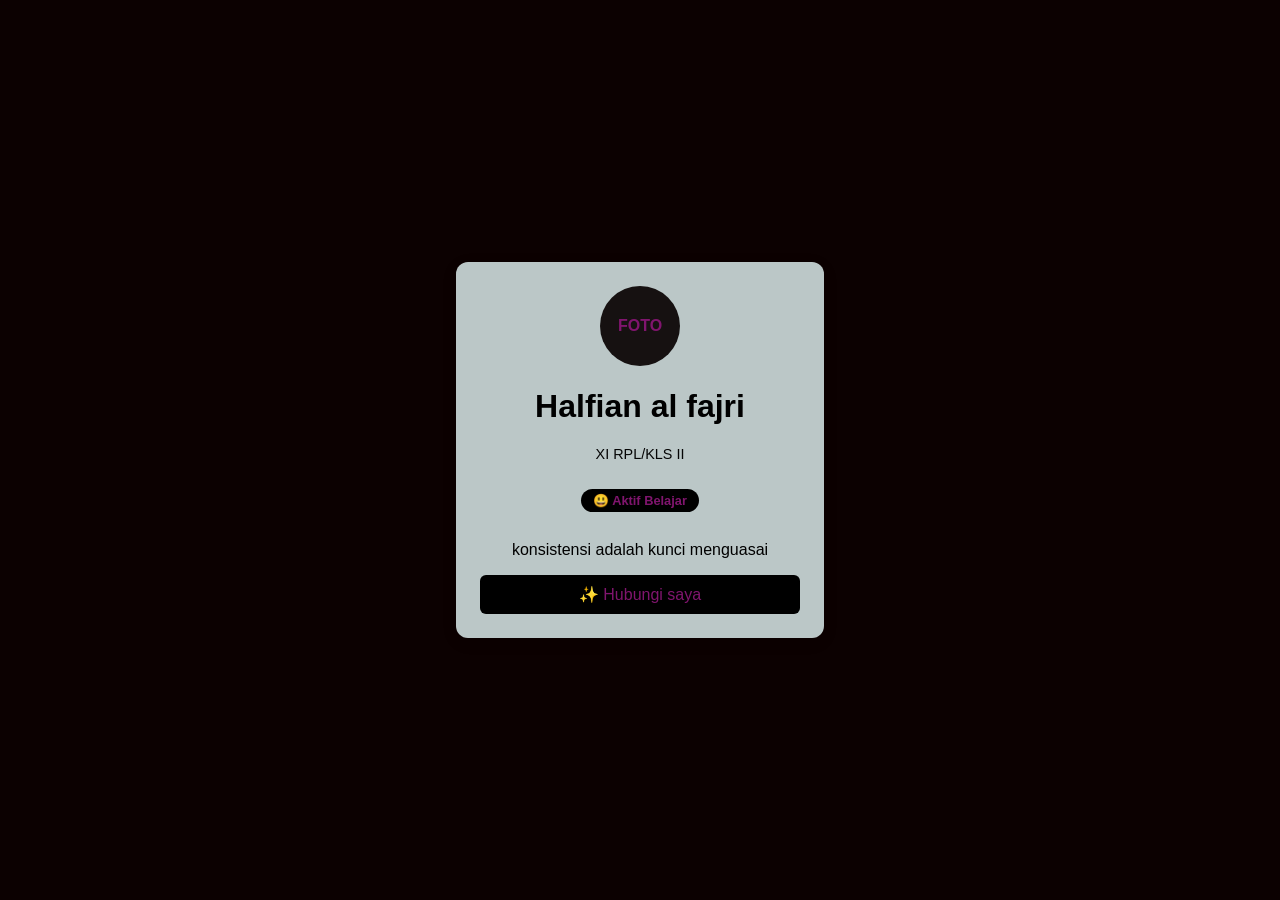
==== index.html @ e96a5c83 "Add files via upload" ====
<!DOCTYPE html>
<html langh="id">
<head>
    <meta charset="UTF-8">
    <meta name="viewport" content="width=device-width, initial-scale=1.0">
    <title>Profil Kartu Digital</title> 
    
    

     <link rel="stylesheet" href="style.css">

     <style>
        .avatar-placeholder {
        width: 80px;
        height: 80px;
        margin:  0 auto 12px auto;
        border-radius: 50%;
        background-color: #161111;
        color: #80156e;
        display: flex;
        align-items: center;
        justify-content: center;
        font-weight: bold;
        }

        .nama siswa {
        font-size: 1.25rem;
        color: #e6eaf0;
        margin-top: 4px;
        }

        .jurusan {
        font-size:0.9rem;
        color: #050505;
        margin-top: 0%;
        }

        .quonte {
        font-style: italic;
        font-size: 0,8rem;
        color: #475569;
        }
    </style>





</head>
<body>

    <div class="card">
        <div class="avatar-placeholder">FOTO</div>
        <h1 class="nama-siswa">Halfian al fajri</h1>
        <p class="jurusan">XI RPL/KLS II</p>         

    <div class="info-section"> 
        <p class="status-badge" style="display: inline-block; background-color:#000000; color: #80156e; padding: 4px 12px; border-radius: 20px; font-weight: bold; font-size:0.8rem;">
            😃 Aktif Belajar
            </p>
        <p class="quote">konsistensi adalah kunci menguasai</p> 
    </div>
    
    <!--ELEMEN UNTUK INLINE CSS-->
    <a href="#" class="btn-kontak" style="display: block; margin-top: 16px; padding: 10px; background-color:#000000; color: #80156e; text-decoration: none; border-radius: 6px; font-weight: 500;">
        ✨ Hubungi saya
    </a>
    </div>

<body>
<html>
---- style.css ----
/* Aturan Dasar Halaman*/
body {
    margin: 0;
    padding: 0;
    font-family: Arial, sans-serif;
    background-color: #0c0101;
    display: flex;
    justify-content: center;
    align-items: center;
    min-height: 100vh;
}

/*wadah kartu utama*/
.card {
    background-color: #bbc7c7;
    width: 320px;
    padding: 24px;
    border-radius: 12px;
    box-shadow: 0 4px 15px rgba(0,0,0,0.1);
    text-align: center;
    
}
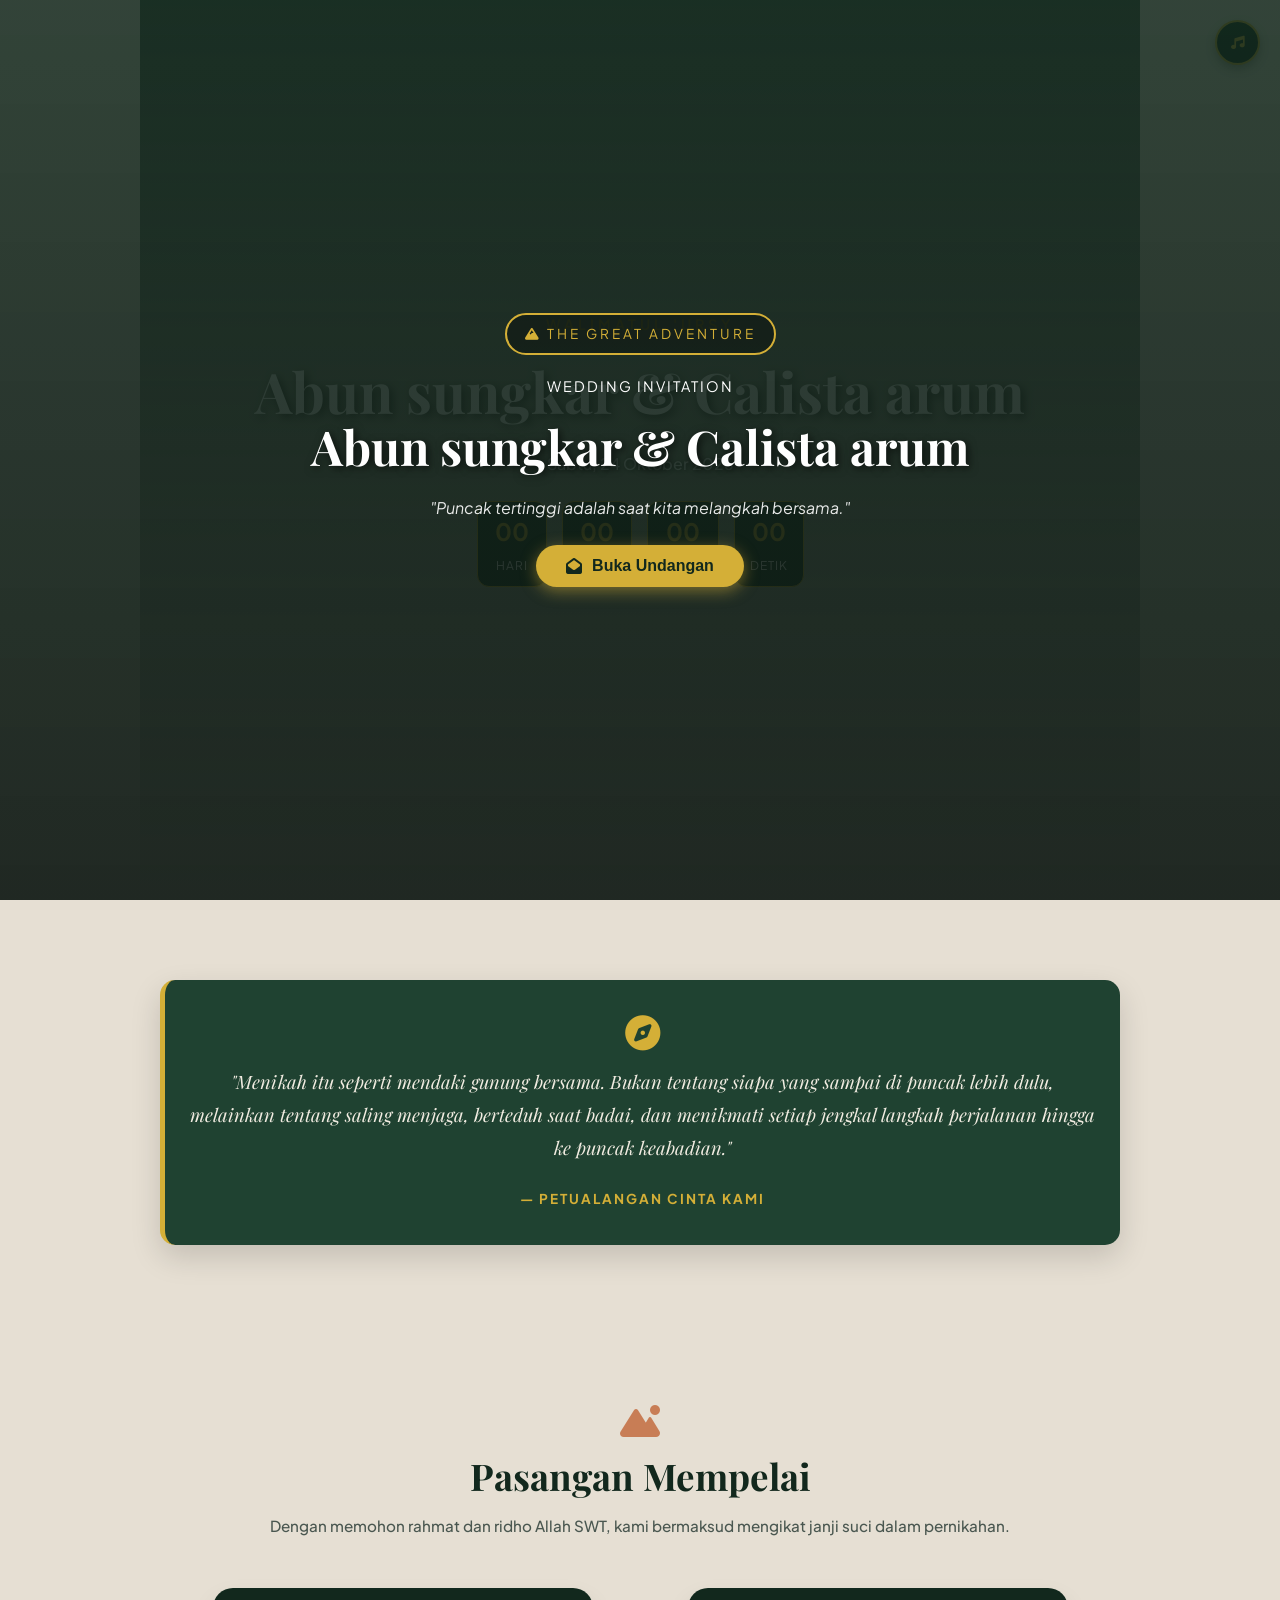
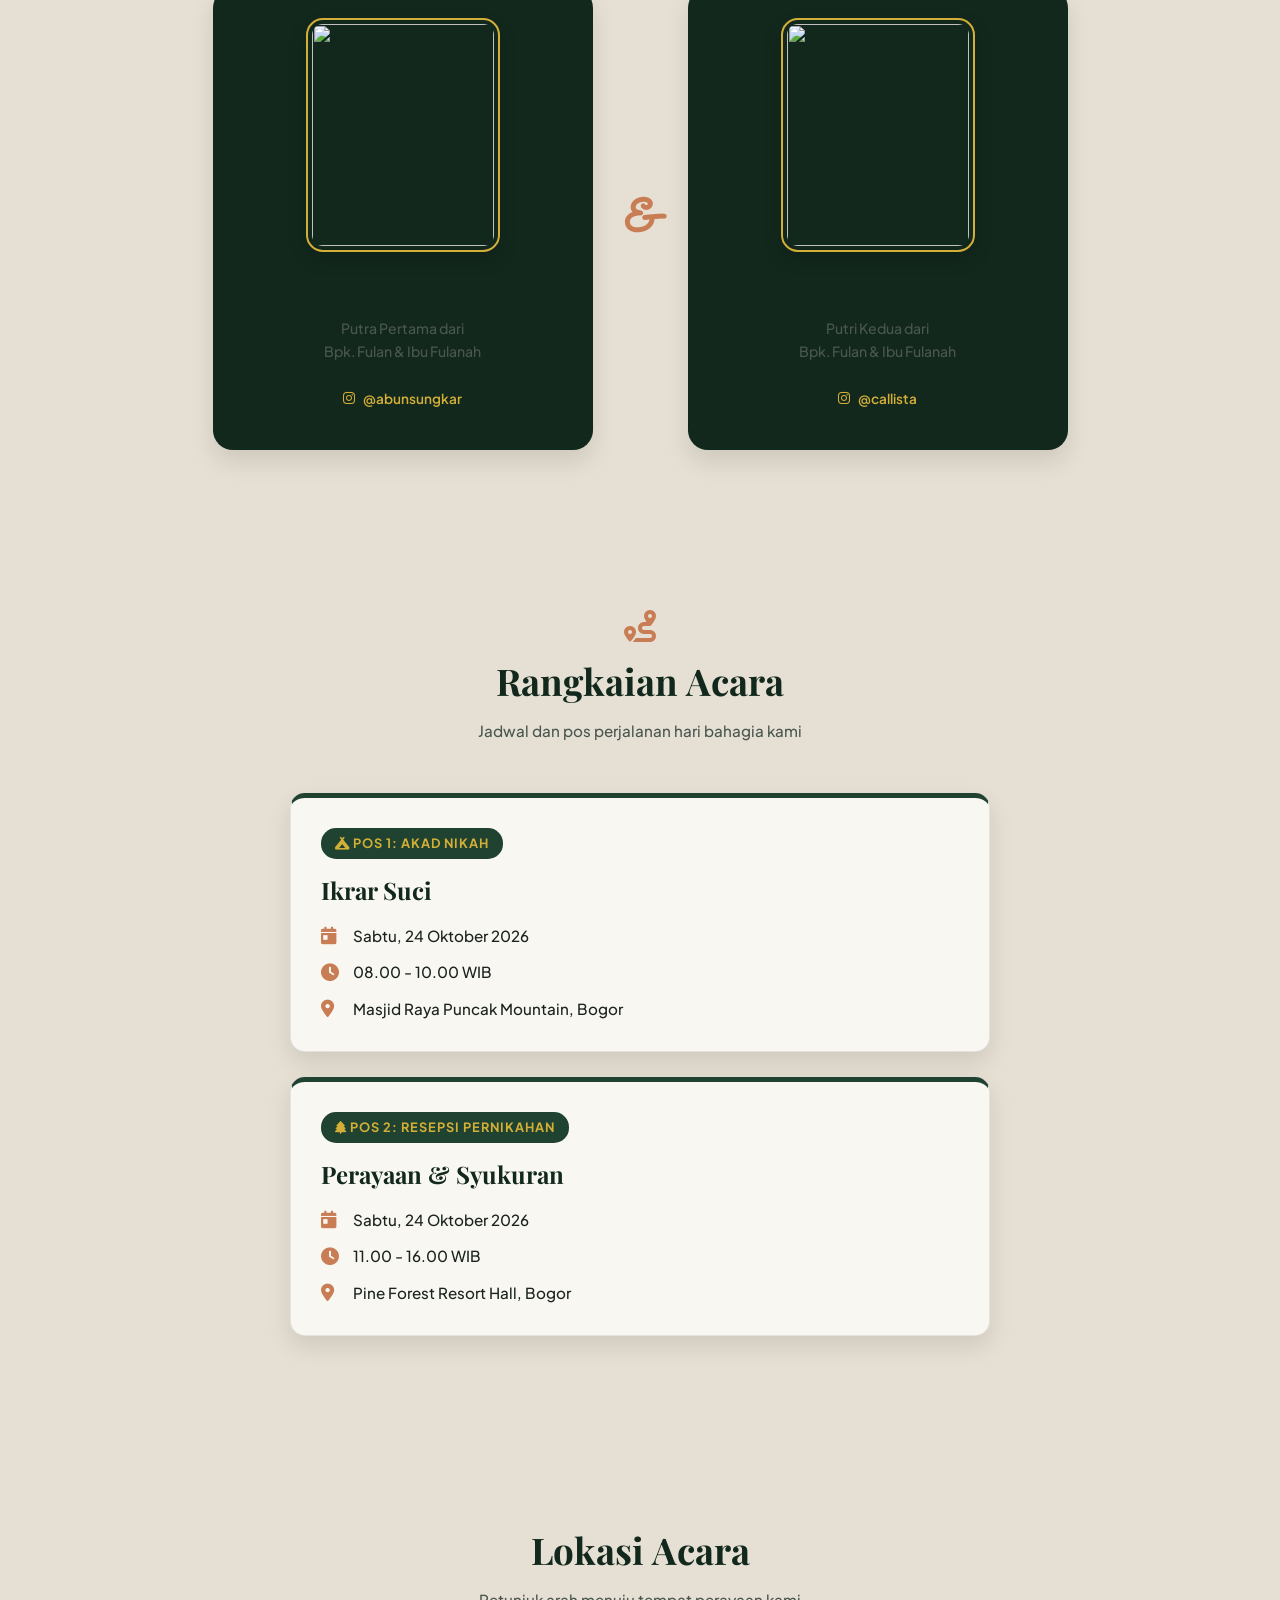
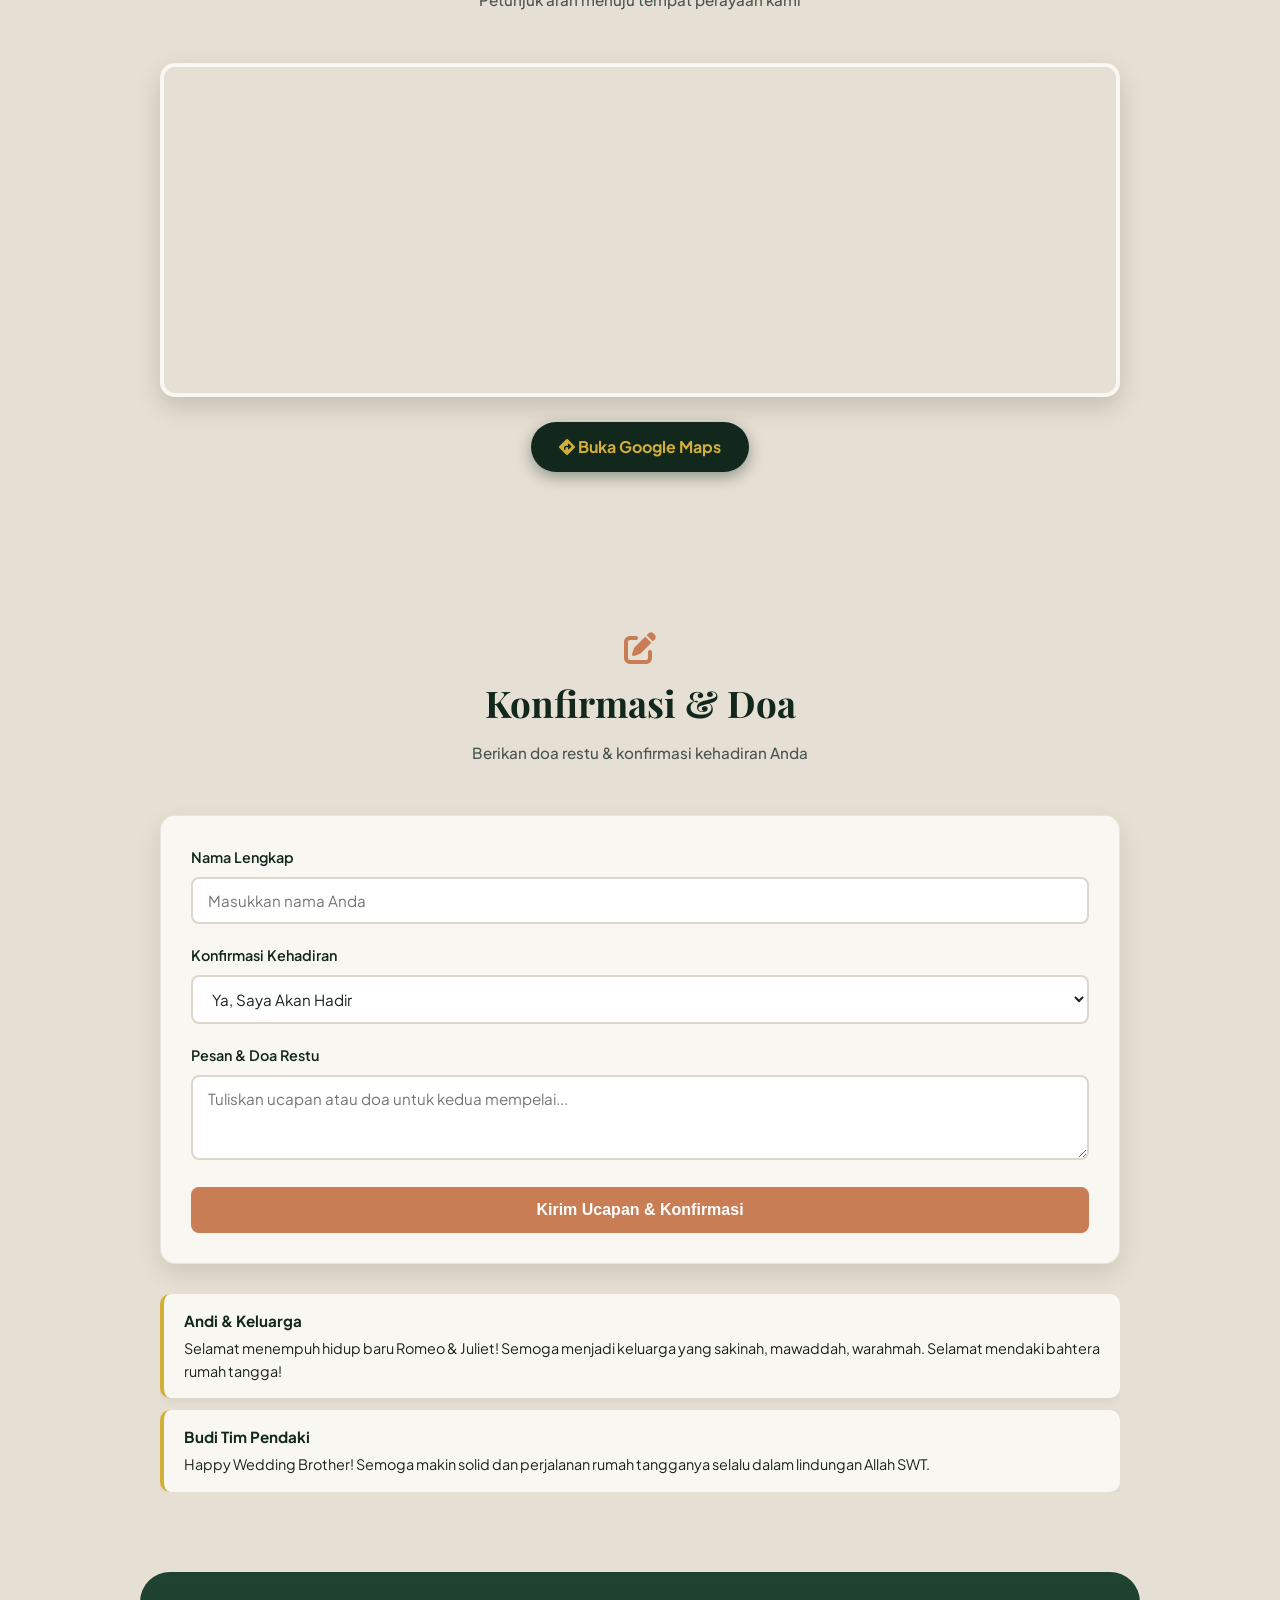
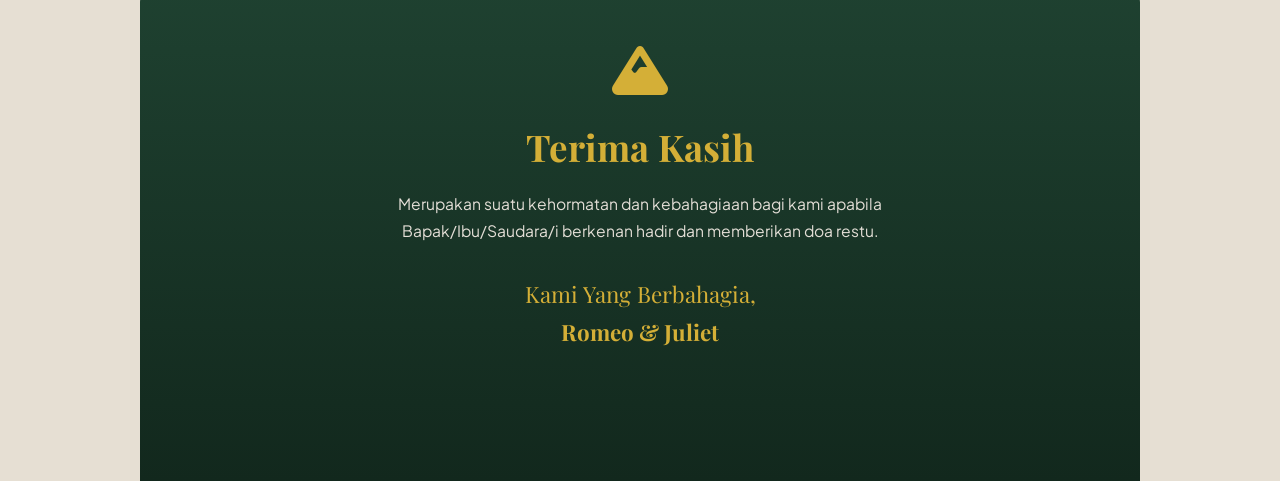
==== commit 557ce735: "Add files via upload" ====
--- a/index.html
+++ b/index.html
@@ -1,72 +1,901 @@
 <!DOCTYPE html>
-<html langh="id">
+<html lang="id">
 <head>
     <meta charset="UTF-8">
     <meta name="viewport" content="width=device-width, initial-scale=1.0">
-    <title>Profil Kartu Digital</title> 
+    <title>Undangan Pernikahan Digital - Pendakian Gunung</title>
     
+    <!-- Google Fonts -->
+    <link rel="preconnect" href="https://fonts.googleapis.com">
+    <link rel="preconnect" href="https://fonts.gstatic.com" crossorigin>
+    <link href="https://fonts.googleapis.com/css2?family=Cinzel+Decorative:wght@700&family=Playfair+Display:ital,wght@0,400;0,600;0,700;1,400&family=Plus+Jakarta+Sans:wght@300;400;500;600;700&family=Sacramento&display=swap" rel="stylesheet">
     
-
-     <link rel="stylesheet" href="style.css">
-
-     <style>
-        .avatar-placeholder {
-        width: 80px;
-        height: 80px;
-        margin:  0 auto 12px auto;
-        border-radius: 50%;
-        background-color: #161111;
-        color: #80156e;
-        display: flex;
-        align-items: center;
-        justify-content: center;
-        font-weight: bold;
-        }
-
-        .nama siswa {
-        font-size: 1.25rem;
-        color: #e6eaf0;
-        margin-top: 4px;
-        }
-
-        .jurusan {
-        font-size:0.9rem;
-        color: #050505;
-        margin-top: 0%;
-        }
-
-        .quonte {
-        font-style: italic;
-        font-size: 0,8rem;
-        color: #475569;
+    <!-- FontAwesome Icons -->
+    <link rel="stylesheet" href="https://cdnjs.cloudflare.com/ajax/libs/font-awesome/6.4.0/css/all.min.css">
+
+    <style>
+        /* ==========================================
+           COLOR PALETTE & VARIABLES (Earthy Mountain Theme)
+           ========================================== */
+        :root {
+            --primary-dark: #12281d;   /* Dark Forest Green */
+            --primary-medium: #1f4231; /* Deep Pine */
+            --primary-light: #2e5a44;  /* Muted Leaf Green */
+            --accent-gold: #d4af37;    /* Warm Gold */
+            --accent-copper: #c87d55;  /* Terra Cotta / Warm Rust */
+            --bg-sand: #e6dfd3;        /* Darker Warm Sand (Kontras tinggi) */
+            --bg-card: #f9f7f2;        /* Off-white Card */
+            --text-dark: #1a231e;      /* Strong Charcoal Text */
+            --text-muted: #4a5750;     /* Muted Dark Green */
+            --font-title: 'Cinzel Decorative', cursive;
+            --font-heading: 'Playfair Display', serif;
+            --font-body: 'Plus Jakarta Sans', sans-serif;
+            --font-script: 'Sacramento', cursive;
+        }
+
+        * {
+            margin: 0;
+            padding: 0;
+            box-sizing: border-box;
+            scroll-behavior: smooth;
+        }
+
+        body {
+            font-family: var(--font-body);
+            background-color: var(--bg-sand);
+            color: var(--text-dark);
+            line-height: 1.6;
+            overflow-x: hidden;
+        }
+
+        a {
+            text-decoration: none;
+            color: inherit;
+        }
+
+        /* ==========================================
+           OPENING OVERLAY / COVER LOCK
+           ========================================== */
+        #opening-screen {
+            position: fixed;
+            inset: 0;
+            z-index: 9999;
+            background: linear-gradient(rgba(18, 40, 29, 0.85), rgba(10, 20, 15, 0.9)), 
+                        url('https://images.unsplash.com/photo-1464822759023-fed622ff2c3b?auto=format&fit=crop&w=1920&q=80') center/cover no-repeat;
+            display: flex;
+            flex-direction: column;
+            justify-content: center;
+            align-items: center;
+            text-align: center;
+            color: #ffffff;
+            padding: 20px;
+            transition: transform 0.8s ease-in-out, opacity 0.8s ease-in-out;
+        }
+
+        #opening-screen.opened {
+            transform: translateY(-100%);
+            opacity: 0;
+            pointer-events: none;
+        }
+
+        .cover-badge {
+            border: 2px solid var(--accent-gold);
+            padding: 8px 18px;
+            border-radius: 30px;
+            text-transform: uppercase;
+            font-size: 0.85rem;
+            letter-spacing: 3px;
+            margin-bottom: 20px;
+            color: var(--accent-gold);
+            background: rgba(0,0,0,0.3);
+        }
+
+        .cover-title {
+            font-family: var(--font-heading);
+            font-size: 3rem;
+            margin-bottom: 10px;
+            color: #ffffff;
+            text-shadow: 2px 2px 8px rgba(0,0,0,0.7);
+        }
+
+        .btn-open {
+            background: var(--accent-gold);
+            color: var(--primary-dark);
+            border: none;
+            padding: 12px 30px;
+            border-radius: 50px;
+            font-size: 1rem;
+            font-weight: 700;
+            cursor: pointer;
+            margin-top: 25px;
+            display: inline-flex;
+            align-items: center;
+            gap: 10px;
+            transition: all 0.3s ease;
+            box-shadow: 0 4px 15px rgba(212, 175, 55, 0.5);
+        }
+
+        .btn-open:hover {
+            transform: translateY(-3px);
+            background: #e5be3f;
+        }
+
+        /* ==========================================
+           NAVIGATION BAR (Sticky & Bottom)
+           ========================================== */
+        nav.navbar {
+            position: fixed;
+            bottom: 20px;
+            left: 50%;
+            transform: translateX(-50%);
+            background: rgba(18, 40, 29, 0.95);
+            backdrop-filter: blur(10px);
+            border: 1px solid var(--accent-gold);
+            border-radius: 40px;
+            padding: 10px 20px;
+            z-index: 1000;
+            box-shadow: 0 10px 30px rgba(0, 0, 0, 0.4);
+            display: flex;
+            gap: 12px;
+            opacity: 0;
+            pointer-events: none;
+            transition: opacity 0.5s ease;
+        }
+
+        nav.navbar.show {
+            opacity: 1;
+            pointer-events: auto;
+        }
+
+        .nav-link {
+            color: rgba(255, 255, 255, 0.8);
+            font-size: 1.1rem;
+            width: 40px;
+            height: 40px;
+            display: flex;
+            align-items: center;
+            justify-content: center;
+            border-radius: 50%;
+            transition: all 0.3s ease;
+        }
+
+        .nav-link.active, .nav-link:hover {
+            color: var(--primary-dark);
+            background: var(--accent-gold);
+        }
+
+        /* Music Controller */
+        .music-btn {
+            position: fixed;
+            top: 20px;
+            right: 20px;
+            width: 45px;
+            height: 45px;
+            border-radius: 50%;
+            background: var(--primary-dark);
+            color: var(--accent-gold);
+            border: 2px solid var(--accent-gold);
+            display: flex;
+            align-items: center;
+            justify-content: center;
+            cursor: pointer;
+            z-index: 1001;
+            box-shadow: 0 4px 10px rgba(0,0,0,0.3);
+        }
+
+        /* ==========================================
+           HERO SECTION
+           ========================================== */
+        .hero {
+            height: 100vh;
+            background: linear-gradient(to bottom, rgba(18, 40, 29, 0.75), rgba(230, 223, 211, 1)), 
+                        url('acabun.jpeg') center/cover no-repeat;
+            display: flex;
+            flex-direction: column;
+            justify-content: center;
+            align-items: center;
+            text-align: center;
+            padding: 20px;
+            color: #ffffff;
+            position: relative;
+        }
+
+        .hero h3 {
+            font-family: var(--font-body);
+            letter-spacing: 4px;
+            text-transform: uppercase;
+            font-size: 0.9rem;
+            color: var(--accent-gold);
+            margin-bottom: 10px;
+            font-weight: 600;
+        }
+
+        .hero h1 {
+            font-family: var(--font-heading);
+            font-size: 3.5rem;
+            margin-bottom: 15px;
+            color: #ffffff;
+            text-shadow: 3px 3px 10px rgba(0,0,0,0.7);
+        }
+
+        .hero p {
+            color: #ffffff;
+            font-weight: 500;
+            text-shadow: 1px 1px 4px rgba(0,0,0,0.8);
+        }
+
+        /* Countdown Timer */
+        .countdown {
+            display: flex;
+            gap: 15px;
+            margin-top: 25px;
+        }
+
+        .countdown-item {
+            background: rgba(18, 40, 29, 0.85);
+            backdrop-filter: blur(5px);
+            border: 1px solid var(--accent-gold);
+            border-radius: 12px;
+            padding: 10px 15px;
+            min-width: 70px;
+            color: #fff;
+        }
+
+        .countdown-item span {
+            display: block;
+            font-size: 1.5rem;
+            font-weight: 700;
+            color: var(--accent-gold);
+        }
+
+        .countdown-item label {
+            font-size: 0.75rem;
+            text-transform: uppercase;
+            letter-spacing: 1px;
+        }
+
+        /* ==========================================
+           SECTION COMMON STYLES
+           ========================================== */
+        section {
+            padding: 80px 20px;
+            max-width: 1000px;
+            margin: 0 auto;
+        }
+
+        .section-header {
+            text-align: center;
+            margin-bottom: 50px;
+        }
+
+        .section-header .icon {
+            color: var(--accent-copper);
+            font-size: 2rem;
+            margin-bottom: 10px;
+        }
+
+        .section-header h2 {
+            font-family: var(--font-heading);
+            font-size: 2.3rem;
+            color: var(--primary-dark);
+            margin-bottom: 8px;
+        }
+
+        .section-header p {
+            color: var(--text-muted);
+            font-size: 0.95rem;
+            font-weight: 500;
+        }
+
+        /* ==========================================
+           QUOTES SECTION
+           ========================================== */
+        .quotes-card {
+            background: var(--primary-medium);
+            color: #ffffff;
+            border-left: 5px solid var(--accent-gold);
+            border-radius: 15px;
+            padding: 35px 25px;
+            box-shadow: 0 12px 30px rgba(0,0,0,0.15);
+            text-align: center;
+            position: relative;
+        }
+
+        .quotes-card i.quote-icon {
+            font-size: 2.2rem;
+            color: var(--accent-gold);
+            margin-bottom: 15px;
+        }
+
+        .quotes-card p {
+            font-family: var(--font-heading);
+            font-style: italic;
+            font-size: 1.15rem;
+            line-height: 1.8;
+            margin-bottom: 20px;
+            color: #f1ece1;
+        }
+
+        .quotes-card span {
+            font-size: 0.85rem;
+            font-weight: 700;
+            color: var(--accent-gold);
+            letter-spacing: 2px;
+        }
+
+        /* ==========================================
+           COUPLE SECTION
+           ========================================== */
+        .couple-wrapper {
+            display: flex;
+            flex-direction: column;
+            gap: 30px;
+            align-items: center;
+        }
+
+        @media (min-width: 768px) {
+            .couple-wrapper {
+                flex-direction: row;
+                justify-content: center;
+            }
+        }
+
+        .couple-card {
+            background: var(--bg-card);
+			background-color: #12281d;
+            border-radius: 20px;
+            padding: 30px 20px;
+            text-align: center;
+            box-shadow: 0 12px 25px rgba(0,0,0,0.1);
+            flex: 1;
+            width: 100%;
+            max-width: 380px;
+            border: 2px solid rgba(18, 40, 29, 0.1);
+            position: relative;
+			color: #f1ece1;
+			
+        }
+
+        .photo-frame {
+            width: 190px;
+            height: 230px;
+            margin: 0 auto 20px;
+            border-radius: 15px;
+            overflow: hidden;
+            border: 4px solid var(--primary-dark);
+            outline: 2px solid var(--accent-gold);
+            box-shadow: 0 8px 20px rgba(0,0,0,0.2);
+			
+        }
+
+        .photo-frame img {
+            width: 100%;
+            height: 100%;
+            object-fit: cover;
+        }
+
+        .couple-card h3 {
+            font-family: var(--font-heading);
+            font-size: 1.6rem;
+            color: var(--primary-dark);
+            margin-bottom: 6px;
+        }
+
+        .couple-card .parents {
+            font-size: 0.88rem;
+            color: var(--text-muted);
+            margin-bottom: 18px;
+            font-weight: 500;
+        }
+
+        .couple-card .social-btn {
+            display: inline-flex;
+            align-items: center;
+            gap: 8px;
+            padding: 8px 18px;
+            background: var(--primary-dark);
+            color: var(--accent-gold);
+            border-radius: 20px;
+            font-size: 0.85rem;
+            font-weight: 600;
+        }
+
+        .couple-divider {
+            font-family: var(--font-script);
+            font-size: 4rem;
+            color: var(--accent-copper);
+            font-weight: bold;
+        }
+
+        /* ==========================================
+           EVENTS SECTION (Check Point Style)
+           ========================================== */
+        .event-timeline {
+            display: flex;
+            flex-direction: column;
+            gap: 25px;
+            max-width: 700px;
+            margin: 0 auto;
+        }
+
+        .event-card {
+            background: var(--bg-card);
+            border-radius: 15px;
+            padding: 30px;
+            box-shadow: 0 10px 25px rgba(0,0,0,0.1);
+            border-top: 5px solid var(--primary-medium);
+            border-left: 1px solid rgba(0,0,0,0.08);
+            border-right: 1px solid rgba(0,0,0,0.08);
+            border-bottom: 1px solid rgba(0,0,0,0.08);
+        }
+
+        .checkpoint-tag {
+            display: inline-block;
+            background: var(--primary-medium);
+            color: var(--accent-gold);
+            padding: 5px 14px;
+            border-radius: 15px;
+            font-size: 0.8rem;
+            font-weight: 700;
+            letter-spacing: 1px;
+            margin-bottom: 12px;
+        }
+
+        .event-card h3 {
+            font-family: var(--font-heading);
+            color: var(--primary-dark);
+            font-size: 1.5rem;
+            margin-bottom: 15px;
+        }
+
+        .event-details {
+            display: flex;
+            flex-direction: column;
+            gap: 12px;
+            font-size: 0.95rem;
+            color: var(--text-dark);
+            font-weight: 500;
+        }
+
+        .event-details div {
+            display: flex;
+            align-items: center;
+            gap: 12px;
+        }
+
+        .event-details i {
+            color: var(--accent-copper);
+            width: 20px;
+            font-size: 1.1rem;
+        }
+
+        /* ==========================================
+           MAPS SECTION
+           ========================================== */
+        .map-container {
+            border-radius: 15px;
+            overflow: hidden;
+            box-shadow: 0 10px 25px rgba(0,0,0,0.15);
+            border: 4px solid var(--bg-card);
+            margin-bottom: 25px;
+        }
+
+        .map-container iframe {
+            width: 100%;
+            height: 320px;
+            border: 0;
+        }
+
+        .btn-map {
+            display: block;
+            width: max-content;
+            margin: 0 auto;
+            background: var(--primary-dark);
+            color: var(--accent-gold);
+            padding: 12px 28px;
+            border-radius: 30px;
+            font-weight: 700;
+            box-shadow: 0 5px 15px rgba(18, 40, 29, 0.4);
+            transition: all 0.3s ease;
+        }
+
+        .btn-map:hover {
+            background: var(--primary-light);
+        }
+
+        /* ==========================================
+           RSVP SECTION
+           ========================================== */
+        .rsvp-form {
+            background: var(--bg-card);
+            padding: 30px;
+            border-radius: 15px;
+            box-shadow: 0 10px 25px rgba(0,0,0,0.1);
+            margin-bottom: 30px;
+            border: 1px solid rgba(0,0,0,0.08);
+        }
+
+        .form-group {
+            margin-bottom: 20px;
+        }
+
+        .form-group label {
+            display: block;
+            margin-bottom: 8px;
+            font-weight: 600;
+            font-size: 0.9rem;
+            color: var(--primary-dark);
+        }
+
+        .form-control {
+            width: 100%;
+            padding: 12px 15px;
+            border: 2px solid #dcd6cd;
+            border-radius: 8px;
+            font-family: var(--font-body);
+            font-size: 0.95rem;
+            background: #ffffff;
+            color: var(--text-dark);
+        }
+
+        .form-control:focus {
+            outline: none;
+            border-color: var(--primary-medium);
+        }
+
+        .btn-submit {
+            width: 100%;
+            background: var(--accent-copper);
+            color: #fff;
+            border: none;
+            padding: 14px;
+            border-radius: 8px;
+            font-weight: 700;
+            font-size: 1rem;
+            cursor: pointer;
+            transition: background 0.3s ease;
+        }
+
+        .btn-submit:hover {
+            background: #b06842;
+        }
+
+        .wishes-list {
+            max-height: 260px;
+            overflow-y: auto;
+            display: flex;
+            flex-direction: column;
+            gap: 12px;
+        }
+
+        .wish-item {
+            background: var(--bg-card);
+            padding: 15px 20px;
+            border-radius: 10px;
+            border-left: 4px solid var(--accent-gold);
+            font-size: 0.9rem;
+            box-shadow: 0 4px 10px rgba(0,0,0,0.05);
+        }
+
+        .wish-item strong {
+            color: var(--primary-dark);
+            display: block;
+            margin-bottom: 4px;
+            font-size: 0.95rem;
+        }
+
+        /* ==========================================
+           THANKS SECTION
+           ========================================== */
+        .thanks-section {
+            text-align: center;
+            background: linear-gradient(to top, var(--primary-dark), var(--primary-medium));
+            color: #fff;
+            border-radius: 30px 30px 0 0;
+            padding: 70px 20px 100px;
+            margin-bottom: 0;
+        }
+
+        .thanks-section h2 {
+            font-family: var(--font-heading);
+            font-size: 2.3rem;
+            color: var(--accent-gold);
+            margin-bottom: 15px;
+        }
+
+        .thanks-section p {
+            max-width: 550px;
+            margin: 0 auto 30px;
+            font-size: 0.98rem;
+            color: #e3ded6;
+            line-height: 1.7;
         }
     </style>
-
-
-
-
-
 </head>
 <body>
 
-    <div class="card">
-        <div class="avatar-placeholder">FOTO</div>
-        <h1 class="nama-siswa">Halfian al fajri</h1>
-        <p class="jurusan">XI RPL/KLS II</p>         
-
-    <div class="info-section"> 
-        <p class="status-badge" style="display: inline-block; background-color:#000000; color: #80156e; padding: 4px 12px; border-radius: 20px; font-weight: bold; font-size:0.8rem;">
-            😃 Aktif Belajar
-            </p>
-        <p class="quote">konsistensi adalah kunci menguasai</p> 
+    <!-- MUSIC CONTROLLER -->
+    <button class="music-btn" id="musicBtn" onclick="toggleMusic()">
+        <i class="fa-solid fa-music"></i>
+    </button>
+    <audio id="bgMusic" loop>
+        <source src="https://cdn.pixabay.com/download/audio/2022/05/27/audio_1808fbf07a.mp3?filename=acoustic-guitars-ambient-113543.mp3" type="audio/mpeg">
+    </audio>
+
+    <!-- OPENING SCREEN OVERLAY -->
+    <div id="opening-screen">
+        <div class="cover-badge"><i class="fa-solid fa-mountain"></i> The Great Adventure</div>
+        <p style="letter-spacing: 2px; font-size: 0.9rem; margin-bottom: 10px;">WEDDING INVITATION</p>
+        <h1 class="cover-title">Abun sungkar & Calista arum</h1>
+        <p style="font-style: italic; opacity: 0.9;">"Puncak tertinggi adalah saat kita melangkah bersama."</p>
+        
+        <button class="btn-open" onclick="openInvitation()">
+            <i class="fa-solid fa-envelope-open"></i> Buka Undangan
+        </button>
     </div>
-    
-    <!--ELEMEN UNTUK INLINE CSS-->
-    <a href="#" class="btn-kontak" style="display: block; margin-top: 16px; padding: 10px; background-color:#000000; color: #80156e; text-decoration: none; border-radius: 6px; font-weight: 500;">
-        ✨ Hubungi saya
-    </a>
-    </div>
-
-<body>
-<html>
-  
+
+    <!-- STICKY NAVBAR -->
+    <nav class="navbar" id="navbar">
+        <a href="#hero" class="nav-link active" title="Utama"><i class="fa-solid fa-house"></i></a>
+        <a href="#quotes" class="nav-link" title="Quotes"><i class="fa-solid fa-quote-right"></i></a>
+        <a href="#couple" class="nav-link" title="Pasangan"><i class="fa-solid fa-heart"></i></a>
+        <a href="#event" class="nav-link" title="Acara"><i class="fa-solid fa-calendar-check"></i></a>
+        <a href="#location" class="nav-link" title="Lokasi"><i class="fa-solid fa-map-location-dot"></i></a>
+        <a href="#rsvp" class="nav-link" title="RSVP"><i class="fa-solid fa-clipboard-user"></i></a>
+        <a href="#thanks" class="nav-link" title="Terima Kasih"><i class="fa-solid fa-flag"></i></a>
+    </nav>
+
+    <!-- HERO SECTION -->
+    <section class="hero" id="hero">
+        <h3>Walimatul 'Ursy</h3>
+        <h1>Abun sungkar & Calista arum</h1>
+        <p>Sabtu, 24 Oktober 2026</p>
+
+        <!-- Countdown -->
+        <div class="countdown">
+            <div class="countdown-item">
+                <span id="days">00</span>
+                <label>Hari</label>
+            </div>
+            <div class="countdown-item">
+                <span id="hours">00</span>
+                <label>Jam</label>
+            </div>
+            <div class="countdown-item">
+                <span id="minutes">00</span>
+                <label>Menit</label>
+            </div>
+            <div class="countdown-item">
+                <span id="seconds">00</span>
+                <label>Detik</label>
+            </div>
+        </div>
+    </section>
+
+    <!-- QUOTES SECTION -->
+    <section id="quotes">
+        <div class="quotes-card">
+            <i class="fa-solid fa-compass quote-icon"></i>
+            <p>"Menikah itu seperti mendaki gunung bersama. Bukan tentang siapa yang sampai di puncak lebih dulu, melainkan tentang saling menjaga, berteduh saat badai, dan menikmati setiap jengkal langkah perjalanan hingga ke puncak keabadian."</p>
+            <span>— PETUALANGAN CINTA KAMI</span>
+        </div>
+    </section>
+
+    <!-- COUPLE SECTION -->
+    <section id="couple">
+        <div class="section-header">
+            <i class="fa-solid fa-mountain-sun icon"></i>
+            <h2>Pasangan Mempelai</h2>
+            <p>Dengan memohon rahmat dan ridho Allah SWT, kami bermaksud mengikat janji suci dalam pernikahan.</p>
+        </div>
+
+        <div class="couple-wrapper">
+            <!-- Groom -->
+            <div class="couple-card">
+                <div class="photo-frame">
+                    <img src="WhatsApp Image 2026-10-20 at 11.45.51.jpeg">
+                </div>
+                <h3>Romeo Alpha, S.T.</h3>
+                <p class="parents">Putra Pertama dari<br>Bpk. Fulan & Ibu Fulanah</p>
+                <a href="#" class="social-btn"><i class="fa-brands fa-instagram"></i> @abunsungkar</a>
+            </div>
+
+            <div class="couple-divider">&</div>
+
+            <!-- Bride -->
+            <div class="couple-card">
+                <div class="photo-frame">
+                    <img src="WhatsApp Image 2026-10-20 at 11.46.10.jpeg">
+                </div>
+                <h3>Juliet Sierra, S.Ked.</h3>
+                <p class="parents">Putri Kedua dari<br>Bpk. Fulan & Ibu Fulanah</p>
+                <a href="#" class="social-btn"><i class="fa-brands fa-instagram"></i> @callista</a>
+            </div>
+        </div>
+    </section>
+
+    <!-- EVENT SECTION -->
+    <section id="event">
+        <div class="section-header">
+            <i class="fa-solid fa-route icon"></i>
+            <h2>Rangkaian Acara</h2>
+            <p>Jadwal dan pos perjalanan hari bahagia kami</p>
+        </div>
+
+        <div class="event-timeline">
+            <!-- Pos 1: Akad -->
+            <div class="event-card">
+                <span class="checkpoint-tag"><i class="fa-solid fa-campground"></i> POS 1: AKAD NIKAH</span>
+                <h3>Ikrar Suci</h3>
+                <div class="event-details">
+                    <div><i class="fa-solid fa-calendar-day"></i> Sabtu, 24 Oktober 2026</div>
+                    <div><i class="fa-solid fa-clock"></i> 08.00 - 10.00 WIB</div>
+                    <div><i class="fa-solid fa-location-dot"></i> Masjid Raya Puncak Mountain, Bogor</div>
+                </div>
+            </div>
+
+            <!-- Pos 2: Resepsi -->
+            <div class="event-card">
+                <span class="checkpoint-tag"><i class="fa-solid fa-tree"></i> POS 2: RESEPSI PERNIKAHAN</span>
+                <h3>Perayaan & Syukuran</h3>
+                <div class="event-details">
+                    <div><i class="fa-solid fa-calendar-day"></i> Sabtu, 24 Oktober 2026</div>
+                    <div><i class="fa-solid fa-clock"></i> 11.00 - 16.00 WIB</div>
+                    <div><i class="fa-solid fa-location-dot"></i> Pine Forest Resort Hall, Bogor</div>
+                </div>
+            </div>
+        </div>
+    </section>
+
+    <!-- LOCATION MAP SECTION -->
+    <section id="location">
+        <div class="section-header">
+            <i class="fa-solid fa-map-pinned icon"></i>
+            <h2>Lokasi Acara</h2>
+            <p>Petunjuk arah menuju tempat perayaan kami</p>
+        </div>
+
+        <div class="map-container">
+            <iframe src="https://www.google.com/maps/embed?pb=!1m18!1m12!1m3!1d126829.271383827!2d106.80918115!3d-6.61118745!2m3!1f0!2f0!3f0!3m2!1i1024!2i768!4f13.1!3m3!1m2!1s0x2e69c5e71234567%3A0x123456789abcdef!2sBogor%2C%20West%20Java!5e0!3m2!1sen!2sid!4v1680000000000!5m2!1sen!2sid" allowfullscreen="" loading="lazy"></iframe>
+        </div>
+
+        <a href="https://maps.google.com" target="_blank" class="btn-map">
+            <i class="fa-solid fa-diamond-turn-right"></i> Buka Google Maps
+        </a>
+    </section>
+
+    <!-- RSVP & BUKU TAMU SECTION -->
+    <section id="rsvp">
+        <div class="section-header">
+            <i class="fa-solid fa-pen-to-square icon"></i>
+            <h2>Konfirmasi & Doa</h2>
+            <p>Berikan doa restu & konfirmasi kehadiran Anda</p>
+        </div>
+
+        <!-- Form RSVP -->
+        <form class="rsvp-form" id="rsvpForm" onsubmit="submitRSVP(event)">
+            <div class="form-group">
+                <label>Nama Lengkap</label>
+                <input type="text" class="form-control" id="guestName" placeholder="Masukkan nama Anda" required>
+            </div>
+            <div class="form-group">
+                <label>Konfirmasi Kehadiran</label>
+                <select class="form-control" id="guestStatus" required>
+                    <option value="Hadir">Ya, Saya Akan Hadir</option>
+                    <option value="Tidak Hadir">Maaf, Tidak Bisa Hadir</option>
+                </select>
+            </div>
+            <div class="form-group">
+                <label>Pesan & Doa Restu</label>
+                <textarea class="form-control" id="guestMessage" rows="3" placeholder="Tuliskan ucapan atau doa untuk kedua mempelai..." required></textarea>
+            </div>
+            <button type="submit" class="btn-submit">Kirim Ucapan & Konfirmasi</button>
+        </form>
+
+        <!-- List Ucapan -->
+        <div class="wishes-list" id="wishesList">
+            <div class="wish-item">
+                <strong>Andi & Keluarga</strong>
+                Selamat menempuh hidup baru Romeo & Juliet! Semoga menjadi keluarga yang sakinah, mawaddah, warahmah. Selamat mendaki bahtera rumah tangga!
+            </div>
+            <div class="wish-item">
+                <strong>Budi Tim Pendaki</strong>
+                Happy Wedding Brother! Semoga makin solid dan perjalanan rumah tangganya selalu dalam lindungan Allah SWT.
+            </div>
+        </div>
+    </section>
+
+    <!-- THANKS SECTION -->
+    <section class="thanks-section" id="thanks">
+        <div>
+            <i class="fa-solid fa-mountain" style="font-size: 3.5rem; color: var(--accent-gold); margin-bottom: 20px;"></i>
+        </div>
+        <h2>Terima Kasih</h2>
+        <p>Merupakan suatu kehormatan dan kebahagiaan bagi kami apabila Bapak/Ibu/Saudara/i berkenan hadir dan memberikan doa restu.</p>
+        
+        <p style="font-family: var(--font-heading); font-size: 1.4rem; color: var(--accent-gold);">
+            Kami Yang Berbahagia,<br>
+            <strong>Romeo & Juliet</strong>
+        </p>
+    </section>
+
+    <!-- JAVASCRIPT LOGIC -->
+    <script>
+        function openInvitation() {
+            document.getElementById('opening-screen').classList.add('opened');
+            document.getElementById('navbar').classList.add('show');
+            
+            const music = document.getElementById('bgMusic');
+            music.play().catch(e => console.log("Autoplay blocked by browser policy"));
+        }
+
+        let isPlaying = true;
+        function toggleMusic() {
+            const music = document.getElementById('bgMusic');
+            const btn = document.getElementById('musicBtn');
+            if (isPlaying) {
+                music.pause();
+                btn.innerHTML = '<i class="fa-solid fa-music-slash"></i>';
+            } else {
+                music.play();
+                btn.innerHTML = '<i class="fa-solid fa-music"></i>';
+            }
+            isPlaying = !isPlaying;
+        }
+
+        const eventDate = new Date("Oct 24, 2026 08:00:00").getTime();
+        
+        setInterval(function() {
+            const now = new Date().getTime();
+            const distance = eventDate - now;
+
+            if (distance > 0) {
+                const days = Math.floor(distance / (1000 * 60 * 60 * 24));
+                const hours = Math.floor((distance % (1000 * 60 * 60 * 24)) / (1000 * 60 * 60));
+                const minutes = Math.floor((distance % (1000 * 60 * 60)) / (1000 * 60));
+                const seconds = Math.floor((distance % (1000 * 60)) / 1000);
+
+                document.getElementById("days").innerText = days < 10 ? '0' + days : days;
+                document.getElementById("hours").innerText = hours < 10 ? '0' + hours : hours;
+                document.getElementById("minutes").innerText = minutes < 10 ? '0' + minutes : minutes;
+                document.getElementById("seconds").innerText = seconds < 10 ? '0' + seconds : seconds;
+            }
+        }, 1000);
+
+        function submitRSVP(event) {
+            event.preventDefault();
+            const name = document.getElementById('guestName').value;
+            const message = document.getElementById('guestMessage').value;
+
+            const wishesList = document.getElementById('wishesList');
+            const newWish = document.createElement('div');
+            newWish.className = 'wish-item';
+            newWish.innerHTML = `<strong>${name}</strong>${message}`;
+
+            wishesList.prepend(newWish);
+            document.getElementById('rsvpForm').reset();
+            alert('Terima kasih! Pesan dan konfirmasi Anda telah terkirim.');
+        }
+
+        const sections = document.querySelectorAll('section');
+        const navLinks = document.querySelectorAll('.nav-link');
+
+        window.addEventListener('scroll', () => {
+            let current = '';
+            sections.forEach(section => {
+                const sectionTop = section.offsetTop;
+                if (pageYOffset >= sectionTop - 150) {
+                    current = section.getAttribute('id');
+                }
+            });
+
+            navLinks.forEach(link => {
+                link.classList.remove('active');
+                if (link.getAttribute('href').includes(current)) {
+                    link.classList.add('active');
+                }
+            });
+        });
+    </script>
+</body>
+</html>
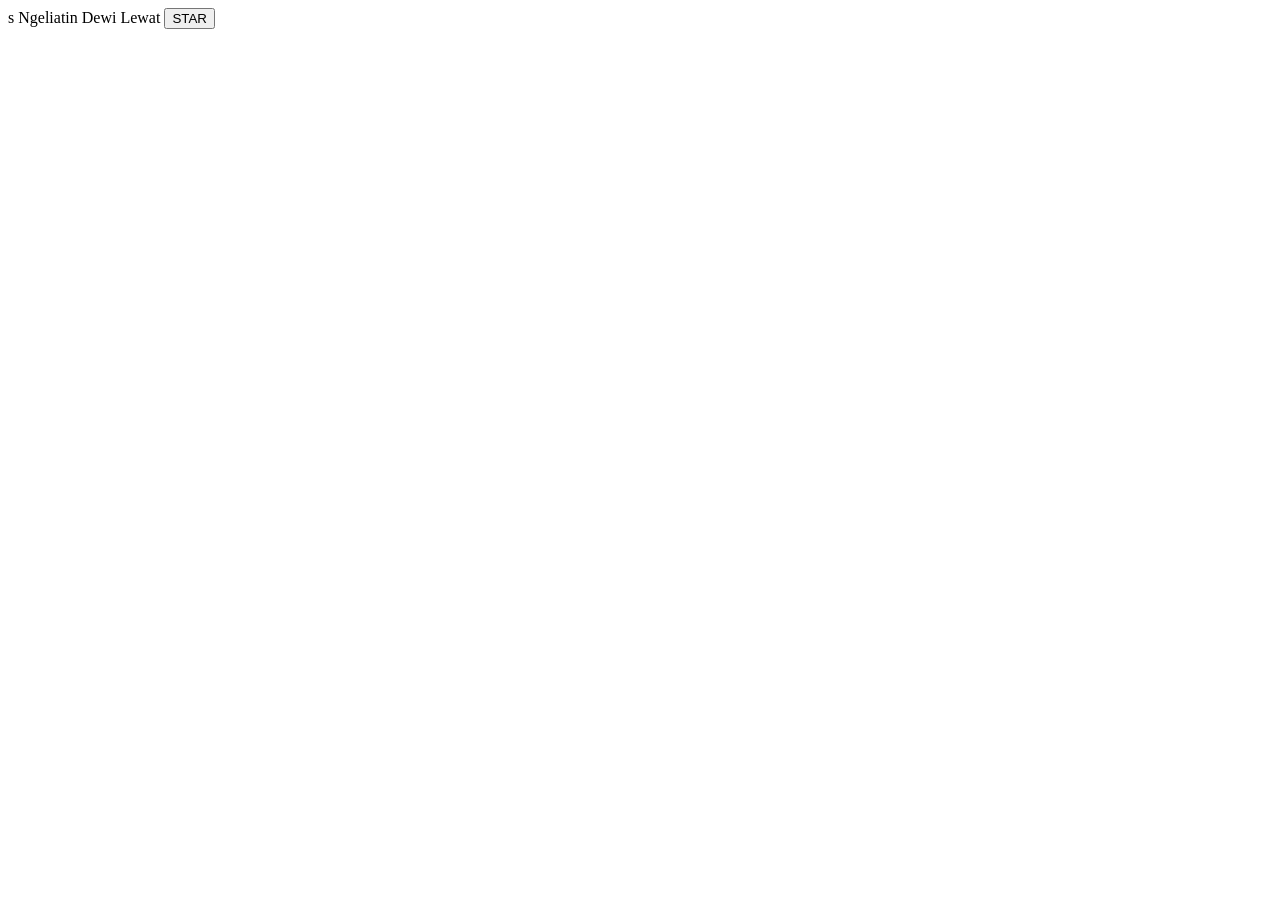
==== commit 3528ade2: "Add files via upload" ====
--- a/index.html
+++ b/index.html
@@ -1,901 +1,13 @@
-<!DOCTYPE html>
+s<!DOCTYPE html>
 <html lang="id">
 <head>
-    <meta charset="UTF-8">
-    <meta name="viewport" content="width=device-width, initial-scale=1.0">
-    <title>Undangan Pernikahan Digital - Pendakian Gunung</title>
-    
-    <!-- Google Fonts -->
-    <link rel="preconnect" href="https://fonts.googleapis.com">
-    <link rel="preconnect" href="https://fonts.gstatic.com" crossorigin>
-    <link href="https://fonts.googleapis.com/css2?family=Cinzel+Decorative:wght@700&family=Playfair+Display:ital,wght@0,400;0,600;0,700;1,400&family=Plus+Jakarta+Sans:wght@300;400;500;600;700&family=Sacramento&display=swap" rel="stylesheet">
-    
-    <!-- FontAwesome Icons -->
-    <link rel="stylesheet" href="https://cdnjs.cloudflare.com/ajax/libs/font-awesome/6.4.0/css/all.min.css">
-
-    <style>
-        /* ==========================================
-           COLOR PALETTE & VARIABLES (Earthy Mountain Theme)
-           ========================================== */
-        :root {
-            --primary-dark: #12281d;   /* Dark Forest Green */
-            --primary-medium: #1f4231; /* Deep Pine */
-            --primary-light: #2e5a44;  /* Muted Leaf Green */
-            --accent-gold: #d4af37;    /* Warm Gold */
-            --accent-copper: #c87d55;  /* Terra Cotta / Warm Rust */
-            --bg-sand: #e6dfd3;        /* Darker Warm Sand (Kontras tinggi) */
-            --bg-card: #f9f7f2;        /* Off-white Card */
-            --text-dark: #1a231e;      /* Strong Charcoal Text */
-            --text-muted: #4a5750;     /* Muted Dark Green */
-            --font-title: 'Cinzel Decorative', cursive;
-            --font-heading: 'Playfair Display', serif;
-            --font-body: 'Plus Jakarta Sans', sans-serif;
-            --font-script: 'Sacramento', cursive;
-        }
-
-        * {
-            margin: 0;
-            padding: 0;
-            box-sizing: border-box;
-            scroll-behavior: smooth;
-        }
-
-        body {
-            font-family: var(--font-body);
-            background-color: var(--bg-sand);
-            color: var(--text-dark);
-            line-height: 1.6;
-            overflow-x: hidden;
-        }
-
-        a {
-            text-decoration: none;
-            color: inherit;
-        }
-
-        /* ==========================================
-           OPENING OVERLAY / COVER LOCK
-           ========================================== */
-        #opening-screen {
-            position: fixed;
-            inset: 0;
-            z-index: 9999;
-            background: linear-gradient(rgba(18, 40, 29, 0.85), rgba(10, 20, 15, 0.9)), 
-                        url('https://images.unsplash.com/photo-1464822759023-fed622ff2c3b?auto=format&fit=crop&w=1920&q=80') center/cover no-repeat;
-            display: flex;
-            flex-direction: column;
-            justify-content: center;
-            align-items: center;
-            text-align: center;
-            color: #ffffff;
-            padding: 20px;
-            transition: transform 0.8s ease-in-out, opacity 0.8s ease-in-out;
-        }
-
-        #opening-screen.opened {
-            transform: translateY(-100%);
-            opacity: 0;
-            pointer-events: none;
-        }
-
-        .cover-badge {
-            border: 2px solid var(--accent-gold);
-            padding: 8px 18px;
-            border-radius: 30px;
-            text-transform: uppercase;
-            font-size: 0.85rem;
-            letter-spacing: 3px;
-            margin-bottom: 20px;
-            color: var(--accent-gold);
-            background: rgba(0,0,0,0.3);
-        }
-
-        .cover-title {
-            font-family: var(--font-heading);
-            font-size: 3rem;
-            margin-bottom: 10px;
-            color: #ffffff;
-            text-shadow: 2px 2px 8px rgba(0,0,0,0.7);
-        }
-
-        .btn-open {
-            background: var(--accent-gold);
-            color: var(--primary-dark);
-            border: none;
-            padding: 12px 30px;
-            border-radius: 50px;
-            font-size: 1rem;
-            font-weight: 700;
-            cursor: pointer;
-            margin-top: 25px;
-            display: inline-flex;
-            align-items: center;
-            gap: 10px;
-            transition: all 0.3s ease;
-            box-shadow: 0 4px 15px rgba(212, 175, 55, 0.5);
-        }
-
-        .btn-open:hover {
-            transform: translateY(-3px);
-            background: #e5be3f;
-        }
-
-        /* ==========================================
-           NAVIGATION BAR (Sticky & Bottom)
-           ========================================== */
-        nav.navbar {
-            position: fixed;
-            bottom: 20px;
-            left: 50%;
-            transform: translateX(-50%);
-            background: rgba(18, 40, 29, 0.95);
-            backdrop-filter: blur(10px);
-            border: 1px solid var(--accent-gold);
-            border-radius: 40px;
-            padding: 10px 20px;
-            z-index: 1000;
-            box-shadow: 0 10px 30px rgba(0, 0, 0, 0.4);
-            display: flex;
-            gap: 12px;
-            opacity: 0;
-            pointer-events: none;
-            transition: opacity 0.5s ease;
-        }
-
-        nav.navbar.show {
-            opacity: 1;
-            pointer-events: auto;
-        }
-
-        .nav-link {
-            color: rgba(255, 255, 255, 0.8);
-            font-size: 1.1rem;
-            width: 40px;
-            height: 40px;
-            display: flex;
-            align-items: center;
-            justify-content: center;
-            border-radius: 50%;
-            transition: all 0.3s ease;
-        }
-
-        .nav-link.active, .nav-link:hover {
-            color: var(--primary-dark);
-            background: var(--accent-gold);
-        }
-
-        /* Music Controller */
-        .music-btn {
-            position: fixed;
-            top: 20px;
-            right: 20px;
-            width: 45px;
-            height: 45px;
-            border-radius: 50%;
-            background: var(--primary-dark);
-            color: var(--accent-gold);
-            border: 2px solid var(--accent-gold);
-            display: flex;
-            align-items: center;
-            justify-content: center;
-            cursor: pointer;
-            z-index: 1001;
-            box-shadow: 0 4px 10px rgba(0,0,0,0.3);
-        }
-
-        /* ==========================================
-           HERO SECTION
-           ========================================== */
-        .hero {
-            height: 100vh;
-            background: linear-gradient(to bottom, rgba(18, 40, 29, 0.75), rgba(230, 223, 211, 1)), 
-                        url('acabun.jpeg') center/cover no-repeat;
-            display: flex;
-            flex-direction: column;
-            justify-content: center;
-            align-items: center;
-            text-align: center;
-            padding: 20px;
-            color: #ffffff;
-            position: relative;
-        }
-
-        .hero h3 {
-            font-family: var(--font-body);
-            letter-spacing: 4px;
-            text-transform: uppercase;
-            font-size: 0.9rem;
-            color: var(--accent-gold);
-            margin-bottom: 10px;
-            font-weight: 600;
-        }
-
-        .hero h1 {
-            font-family: var(--font-heading);
-            font-size: 3.5rem;
-            margin-bottom: 15px;
-            color: #ffffff;
-            text-shadow: 3px 3px 10px rgba(0,0,0,0.7);
-        }
-
-        .hero p {
-            color: #ffffff;
-            font-weight: 500;
-            text-shadow: 1px 1px 4px rgba(0,0,0,0.8);
-        }
-
-        /* Countdown Timer */
-        .countdown {
-            display: flex;
-            gap: 15px;
-            margin-top: 25px;
-        }
-
-        .countdown-item {
-            background: rgba(18, 40, 29, 0.85);
-            backdrop-filter: blur(5px);
-            border: 1px solid var(--accent-gold);
-            border-radius: 12px;
-            padding: 10px 15px;
-            min-width: 70px;
-            color: #fff;
-        }
-
-        .countdown-item span {
-            display: block;
-            font-size: 1.5rem;
-            font-weight: 700;
-            color: var(--accent-gold);
-        }
-
-        .countdown-item label {
-            font-size: 0.75rem;
-            text-transform: uppercase;
-            letter-spacing: 1px;
-        }
-
-        /* ==========================================
-           SECTION COMMON STYLES
-           ========================================== */
-        section {
-            padding: 80px 20px;
-            max-width: 1000px;
-            margin: 0 auto;
-        }
-
-        .section-header {
-            text-align: center;
-            margin-bottom: 50px;
-        }
-
-        .section-header .icon {
-            color: var(--accent-copper);
-            font-size: 2rem;
-            margin-bottom: 10px;
-        }
-
-        .section-header h2 {
-            font-family: var(--font-heading);
-            font-size: 2.3rem;
-            color: var(--primary-dark);
-            margin-bottom: 8px;
-        }
-
-        .section-header p {
-            color: var(--text-muted);
-            font-size: 0.95rem;
-            font-weight: 500;
-        }
-
-        /* ==========================================
-           QUOTES SECTION
-           ========================================== */
-        .quotes-card {
-            background: var(--primary-medium);
-            color: #ffffff;
-            border-left: 5px solid var(--accent-gold);
-            border-radius: 15px;
-            padding: 35px 25px;
-            box-shadow: 0 12px 30px rgba(0,0,0,0.15);
-            text-align: center;
-            position: relative;
-        }
-
-        .quotes-card i.quote-icon {
-            font-size: 2.2rem;
-            color: var(--accent-gold);
-            margin-bottom: 15px;
-        }
-
-        .quotes-card p {
-            font-family: var(--font-heading);
-            font-style: italic;
-            font-size: 1.15rem;
-            line-height: 1.8;
-            margin-bottom: 20px;
-            color: #f1ece1;
-        }
-
-        .quotes-card span {
-            font-size: 0.85rem;
-            font-weight: 700;
-            color: var(--accent-gold);
-            letter-spacing: 2px;
-        }
-
-        /* ==========================================
-           COUPLE SECTION
-           ========================================== */
-        .couple-wrapper {
-            display: flex;
-            flex-direction: column;
-            gap: 30px;
-            align-items: center;
-        }
-
-        @media (min-width: 768px) {
-            .couple-wrapper {
-                flex-direction: row;
-                justify-content: center;
-            }
-        }
-
-        .couple-card {
-            background: var(--bg-card);
-			background-color: #12281d;
-            border-radius: 20px;
-            padding: 30px 20px;
-            text-align: center;
-            box-shadow: 0 12px 25px rgba(0,0,0,0.1);
-            flex: 1;
-            width: 100%;
-            max-width: 380px;
-            border: 2px solid rgba(18, 40, 29, 0.1);
-            position: relative;
-			color: #f1ece1;
-			
-        }
-
-        .photo-frame {
-            width: 190px;
-            height: 230px;
-            margin: 0 auto 20px;
-            border-radius: 15px;
-            overflow: hidden;
-            border: 4px solid var(--primary-dark);
-            outline: 2px solid var(--accent-gold);
-            box-shadow: 0 8px 20px rgba(0,0,0,0.2);
-			
-        }
-
-        .photo-frame img {
-            width: 100%;
-            height: 100%;
-            object-fit: cover;
-        }
-
-        .couple-card h3 {
-            font-family: var(--font-heading);
-            font-size: 1.6rem;
-            color: var(--primary-dark);
-            margin-bottom: 6px;
-        }
-
-        .couple-card .parents {
-            font-size: 0.88rem;
-            color: var(--text-muted);
-            margin-bottom: 18px;
-            font-weight: 500;
-        }
-
-        .couple-card .social-btn {
-            display: inline-flex;
-            align-items: center;
-            gap: 8px;
-            padding: 8px 18px;
-            background: var(--primary-dark);
-            color: var(--accent-gold);
-            border-radius: 20px;
-            font-size: 0.85rem;
-            font-weight: 600;
-        }
-
-        .couple-divider {
-            font-family: var(--font-script);
-            font-size: 4rem;
-            color: var(--accent-copper);
-            font-weight: bold;
-        }
-
-        /* ==========================================
-           EVENTS SECTION (Check Point Style)
-           ========================================== */
-        .event-timeline {
-            display: flex;
-            flex-direction: column;
-            gap: 25px;
-            max-width: 700px;
-            margin: 0 auto;
-        }
-
-        .event-card {
-            background: var(--bg-card);
-            border-radius: 15px;
-            padding: 30px;
-            box-shadow: 0 10px 25px rgba(0,0,0,0.1);
-            border-top: 5px solid var(--primary-medium);
-            border-left: 1px solid rgba(0,0,0,0.08);
-            border-right: 1px solid rgba(0,0,0,0.08);
-            border-bottom: 1px solid rgba(0,0,0,0.08);
-        }
-
-        .checkpoint-tag {
-            display: inline-block;
-            background: var(--primary-medium);
-            color: var(--accent-gold);
-            padding: 5px 14px;
-            border-radius: 15px;
-            font-size: 0.8rem;
-            font-weight: 700;
-            letter-spacing: 1px;
-            margin-bottom: 12px;
-        }
-
-        .event-card h3 {
-            font-family: var(--font-heading);
-            color: var(--primary-dark);
-            font-size: 1.5rem;
-            margin-bottom: 15px;
-        }
-
-        .event-details {
-            display: flex;
-            flex-direction: column;
-            gap: 12px;
-            font-size: 0.95rem;
-            color: var(--text-dark);
-            font-weight: 500;
-        }
-
-        .event-details div {
-            display: flex;
-            align-items: center;
-            gap: 12px;
-        }
-
-        .event-details i {
-            color: var(--accent-copper);
-            width: 20px;
-            font-size: 1.1rem;
-        }
-
-        /* ==========================================
-           MAPS SECTION
-           ========================================== */
-        .map-container {
-            border-radius: 15px;
-            overflow: hidden;
-            box-shadow: 0 10px 25px rgba(0,0,0,0.15);
-            border: 4px solid var(--bg-card);
-            margin-bottom: 25px;
-        }
-
-        .map-container iframe {
-            width: 100%;
-            height: 320px;
-            border: 0;
-        }
-
-        .btn-map {
-            display: block;
-            width: max-content;
-            margin: 0 auto;
-            background: var(--primary-dark);
-            color: var(--accent-gold);
-            padding: 12px 28px;
-            border-radius: 30px;
-            font-weight: 700;
-            box-shadow: 0 5px 15px rgba(18, 40, 29, 0.4);
-            transition: all 0.3s ease;
-        }
-
-        .btn-map:hover {
-            background: var(--primary-light);
-        }
-
-        /* ==========================================
-           RSVP SECTION
-           ========================================== */
-        .rsvp-form {
-            background: var(--bg-card);
-            padding: 30px;
-            border-radius: 15px;
-            box-shadow: 0 10px 25px rgba(0,0,0,0.1);
-            margin-bottom: 30px;
-            border: 1px solid rgba(0,0,0,0.08);
-        }
-
-        .form-group {
-            margin-bottom: 20px;
-        }
-
-        .form-group label {
-            display: block;
-            margin-bottom: 8px;
-            font-weight: 600;
-            font-size: 0.9rem;
-            color: var(--primary-dark);
-        }
-
-        .form-control {
-            width: 100%;
-            padding: 12px 15px;
-            border: 2px solid #dcd6cd;
-            border-radius: 8px;
-            font-family: var(--font-body);
-            font-size: 0.95rem;
-            background: #ffffff;
-            color: var(--text-dark);
-        }
-
-        .form-control:focus {
-            outline: none;
-            border-color: var(--primary-medium);
-        }
-
-        .btn-submit {
-            width: 100%;
-            background: var(--accent-copper);
-            color: #fff;
-            border: none;
-            padding: 14px;
-            border-radius: 8px;
-            font-weight: 700;
-            font-size: 1rem;
-            cursor: pointer;
-            transition: background 0.3s ease;
-        }
-
-        .btn-submit:hover {
-            background: #b06842;
-        }
-
-        .wishes-list {
-            max-height: 260px;
-            overflow-y: auto;
-            display: flex;
-            flex-direction: column;
-            gap: 12px;
-        }
-
-        .wish-item {
-            background: var(--bg-card);
-            padding: 15px 20px;
-            border-radius: 10px;
-            border-left: 4px solid var(--accent-gold);
-            font-size: 0.9rem;
-            box-shadow: 0 4px 10px rgba(0,0,0,0.05);
-        }
-
-        .wish-item strong {
-            color: var(--primary-dark);
-            display: block;
-            margin-bottom: 4px;
-            font-size: 0.95rem;
-        }
-
-        /* ==========================================
-           THANKS SECTION
-           ========================================== */
-        .thanks-section {
-            text-align: center;
-            background: linear-gradient(to top, var(--primary-dark), var(--primary-medium));
-            color: #fff;
-            border-radius: 30px 30px 0 0;
-            padding: 70px 20px 100px;
-            margin-bottom: 0;
-        }
-
-        .thanks-section h2 {
-            font-family: var(--font-heading);
-            font-size: 2.3rem;
-            color: var(--accent-gold);
-            margin-bottom: 15px;
-        }
-
-        .thanks-section p {
-            max-width: 550px;
-            margin: 0 auto 30px;
-            font-size: 0.98rem;
-            color: #e3ded6;
-            line-height: 1.7;
-        }
-    </style>
+  <meta charset="UTF-8">
+  <title>TENTANG DEWI</title>
 </head>
 <body>
-
-    <!-- MUSIC CONTROLLER -->
-    <button class="music-btn" id="musicBtn" onclick="toggleMusic()">
-        <i class="fa-solid fa-music"></i>
-    </button>
-    <audio id="bgMusic" loop>
-        <source src="https://cdn.pixabay.com/download/audio/2022/05/27/audio_1808fbf07a.mp3?filename=acoustic-guitars-ambient-113543.mp3" type="audio/mpeg">
-    </audio>
-
-    <!-- OPENING SCREEN OVERLAY -->
-    <div id="opening-screen">
-        <div class="cover-badge"><i class="fa-solid fa-mountain"></i> The Great Adventure</div>
-        <p style="letter-spacing: 2px; font-size: 0.9rem; margin-bottom: 10px;">WEDDING INVITATION</p>
-        <h1 class="cover-title">Abun sungkar & Calista arum</h1>
-        <p style="font-style: italic; opacity: 0.9;">"Puncak tertinggi adalah saat kita melangkah bersama."</p>
-        
-        <button class="btn-open" onclick="openInvitation()">
-            <i class="fa-solid fa-envelope-open"></i> Buka Undangan
-        </button>
-    </div>
-
-    <!-- STICKY NAVBAR -->
-    <nav class="navbar" id="navbar">
-        <a href="#hero" class="nav-link active" title="Utama"><i class="fa-solid fa-house"></i></a>
-        <a href="#quotes" class="nav-link" title="Quotes"><i class="fa-solid fa-quote-right"></i></a>
-        <a href="#couple" class="nav-link" title="Pasangan"><i class="fa-solid fa-heart"></i></a>
-        <a href="#event" class="nav-link" title="Acara"><i class="fa-solid fa-calendar-check"></i></a>
-        <a href="#location" class="nav-link" title="Lokasi"><i class="fa-solid fa-map-location-dot"></i></a>
-        <a href="#rsvp" class="nav-link" title="RSVP"><i class="fa-solid fa-clipboard-user"></i></a>
-        <a href="#thanks" class="nav-link" title="Terima Kasih"><i class="fa-solid fa-flag"></i></a>
-    </nav>
-
-    <!-- HERO SECTION -->
-    <section class="hero" id="hero">
-        <h3>Walimatul 'Ursy</h3>
-        <h1>Abun sungkar & Calista arum</h1>
-        <p>Sabtu, 24 Oktober 2026</p>
-
-        <!-- Countdown -->
-        <div class="countdown">
-            <div class="countdown-item">
-                <span id="days">00</span>
-                <label>Hari</label>
-            </div>
-            <div class="countdown-item">
-                <span id="hours">00</span>
-                <label>Jam</label>
-            </div>
-            <div class="countdown-item">
-                <span id="minutes">00</span>
-                <label>Menit</label>
-            </div>
-            <div class="countdown-item">
-                <span id="seconds">00</span>
-                <label>Detik</label>
-            </div>
-        </div>
-    </section>
-
-    <!-- QUOTES SECTION -->
-    <section id="quotes">
-        <div class="quotes-card">
-            <i class="fa-solid fa-compass quote-icon"></i>
-            <p>"Menikah itu seperti mendaki gunung bersama. Bukan tentang siapa yang sampai di puncak lebih dulu, melainkan tentang saling menjaga, berteduh saat badai, dan menikmati setiap jengkal langkah perjalanan hingga ke puncak keabadian."</p>
-            <span>— PETUALANGAN CINTA KAMI</span>
-        </div>
-    </section>
-
-    <!-- COUPLE SECTION -->
-    <section id="couple">
-        <div class="section-header">
-            <i class="fa-solid fa-mountain-sun icon"></i>
-            <h2>Pasangan Mempelai</h2>
-            <p>Dengan memohon rahmat dan ridho Allah SWT, kami bermaksud mengikat janji suci dalam pernikahan.</p>
-        </div>
-
-        <div class="couple-wrapper">
-            <!-- Groom -->
-            <div class="couple-card">
-                <div class="photo-frame">
-                    <img src="WhatsApp Image 2026-10-20 at 11.45.51.jpeg">
-                </div>
-                <h3>Romeo Alpha, S.T.</h3>
-                <p class="parents">Putra Pertama dari<br>Bpk. Fulan & Ibu Fulanah</p>
-                <a href="#" class="social-btn"><i class="fa-brands fa-instagram"></i> @abunsungkar</a>
-            </div>
-
-            <div class="couple-divider">&</div>
-
-            <!-- Bride -->
-            <div class="couple-card">
-                <div class="photo-frame">
-                    <img src="WhatsApp Image 2026-10-20 at 11.46.10.jpeg">
-                </div>
-                <h3>Juliet Sierra, S.Ked.</h3>
-                <p class="parents">Putri Kedua dari<br>Bpk. Fulan & Ibu Fulanah</p>
-                <a href="#" class="social-btn"><i class="fa-brands fa-instagram"></i> @callista</a>
-            </div>
-        </div>
-    </section>
-
-    <!-- EVENT SECTION -->
-    <section id="event">
-        <div class="section-header">
-            <i class="fa-solid fa-route icon"></i>
-            <h2>Rangkaian Acara</h2>
-            <p>Jadwal dan pos perjalanan hari bahagia kami</p>
-        </div>
-
-        <div class="event-timeline">
-            <!-- Pos 1: Akad -->
-            <div class="event-card">
-                <span class="checkpoint-tag"><i class="fa-solid fa-campground"></i> POS 1: AKAD NIKAH</span>
-                <h3>Ikrar Suci</h3>
-                <div class="event-details">
-                    <div><i class="fa-solid fa-calendar-day"></i> Sabtu, 24 Oktober 2026</div>
-                    <div><i class="fa-solid fa-clock"></i> 08.00 - 10.00 WIB</div>
-                    <div><i class="fa-solid fa-location-dot"></i> Masjid Raya Puncak Mountain, Bogor</div>
-                </div>
-            </div>
-
-            <!-- Pos 2: Resepsi -->
-            <div class="event-card">
-                <span class="checkpoint-tag"><i class="fa-solid fa-tree"></i> POS 2: RESEPSI PERNIKAHAN</span>
-                <h3>Perayaan & Syukuran</h3>
-                <div class="event-details">
-                    <div><i class="fa-solid fa-calendar-day"></i> Sabtu, 24 Oktober 2026</div>
-                    <div><i class="fa-solid fa-clock"></i> 11.00 - 16.00 WIB</div>
-                    <div><i class="fa-solid fa-location-dot"></i> Pine Forest Resort Hall, Bogor</div>
-                </div>
-            </div>
-        </div>
-    </section>
-
-    <!-- LOCATION MAP SECTION -->
-    <section id="location">
-        <div class="section-header">
-            <i class="fa-solid fa-map-pinned icon"></i>
-            <h2>Lokasi Acara</h2>
-            <p>Petunjuk arah menuju tempat perayaan kami</p>
-        </div>
-
-        <div class="map-container">
-            <iframe src="https://www.google.com/maps/embed?pb=!1m18!1m12!1m3!1d126829.271383827!2d106.80918115!3d-6.61118745!2m3!1f0!2f0!3f0!3m2!1i1024!2i768!4f13.1!3m3!1m2!1s0x2e69c5e71234567%3A0x123456789abcdef!2sBogor%2C%20West%20Java!5e0!3m2!1sen!2sid!4v1680000000000!5m2!1sen!2sid" allowfullscreen="" loading="lazy"></iframe>
-        </div>
-
-        <a href="https://maps.google.com" target="_blank" class="btn-map">
-            <i class="fa-solid fa-diamond-turn-right"></i> Buka Google Maps
-        </a>
-    </section>
-
-    <!-- RSVP & BUKU TAMU SECTION -->
-    <section id="rsvp">
-        <div class="section-header">
-            <i class="fa-solid fa-pen-to-square icon"></i>
-            <h2>Konfirmasi & Doa</h2>
-            <p>Berikan doa restu & konfirmasi kehadiran Anda</p>
-        </div>
-
-        <!-- Form RSVP -->
-        <form class="rsvp-form" id="rsvpForm" onsubmit="submitRSVP(event)">
-            <div class="form-group">
-                <label>Nama Lengkap</label>
-                <input type="text" class="form-control" id="guestName" placeholder="Masukkan nama Anda" required>
-            </div>
-            <div class="form-group">
-                <label>Konfirmasi Kehadiran</label>
-                <select class="form-control" id="guestStatus" required>
-                    <option value="Hadir">Ya, Saya Akan Hadir</option>
-                    <option value="Tidak Hadir">Maaf, Tidak Bisa Hadir</option>
-                </select>
-            </div>
-            <div class="form-group">
-                <label>Pesan & Doa Restu</label>
-                <textarea class="form-control" id="guestMessage" rows="3" placeholder="Tuliskan ucapan atau doa untuk kedua mempelai..." required></textarea>
-            </div>
-            <button type="submit" class="btn-submit">Kirim Ucapan & Konfirmasi</button>
-        </form>
-
-        <!-- List Ucapan -->
-        <div class="wishes-list" id="wishesList">
-            <div class="wish-item">
-                <strong>Andi & Keluarga</strong>
-                Selamat menempuh hidup baru Romeo & Juliet! Semoga menjadi keluarga yang sakinah, mawaddah, warahmah. Selamat mendaki bahtera rumah tangga!
-            </div>
-            <div class="wish-item">
-                <strong>Budi Tim Pendaki</strong>
-                Happy Wedding Brother! Semoga makin solid dan perjalanan rumah tangganya selalu dalam lindungan Allah SWT.
-            </div>
-        </div>
-    </section>
-
-    <!-- THANKS SECTION -->
-    <section class="thanks-section" id="thanks">
-        <div>
-            <i class="fa-solid fa-mountain" style="font-size: 3.5rem; color: var(--accent-gold); margin-bottom: 20px;"></i>
-        </div>
-        <h2>Terima Kasih</h2>
-        <p>Merupakan suatu kehormatan dan kebahagiaan bagi kami apabila Bapak/Ibu/Saudara/i berkenan hadir dan memberikan doa restu.</p>
-        
-        <p style="font-family: var(--font-heading); font-size: 1.4rem; color: var(--accent-gold);">
-            Kami Yang Berbahagia,<br>
-            <strong>Romeo & Juliet</strong>
-        </p>
-    </section>
-
-    <!-- JAVASCRIPT LOGIC -->
-    <script>
-        function openInvitation() {
-            document.getElementById('opening-screen').classList.add('opened');
-            document.getElementById('navbar').classList.add('show');
-            
-            const music = document.getElementById('bgMusic');
-            music.play().catch(e => console.log("Autoplay blocked by browser policy"));
-        }
-
-        let isPlaying = true;
-        function toggleMusic() {
-            const music = document.getElementById('bgMusic');
-            const btn = document.getElementById('musicBtn');
-            if (isPlaying) {
-                music.pause();
-                btn.innerHTML = '<i class="fa-solid fa-music-slash"></i>';
-            } else {
-                music.play();
-                btn.innerHTML = '<i class="fa-solid fa-music"></i>';
-            }
-            isPlaying = !isPlaying;
-        }
-
-        const eventDate = new Date("Oct 24, 2026 08:00:00").getTime();
-        
-        setInterval(function() {
-            const now = new Date().getTime();
-            const distance = eventDate - now;
-
-            if (distance > 0) {
-                const days = Math.floor(distance / (1000 * 60 * 60 * 24));
-                const hours = Math.floor((distance % (1000 * 60 * 60 * 24)) / (1000 * 60 * 60));
-                const minutes = Math.floor((distance % (1000 * 60 * 60)) / (1000 * 60));
-                const seconds = Math.floor((distance % (1000 * 60)) / 1000);
-
-                document.getElementById("days").innerText = days < 10 ? '0' + days : days;
-                document.getElementById("hours").innerText = hours < 10 ? '0' + hours : hours;
-                document.getElementById("minutes").innerText = minutes < 10 ? '0' + minutes : minutes;
-                document.getElementById("seconds").innerText = seconds < 10 ? '0' + seconds : seconds;
-            }
-        }, 1000);
-
-        function submitRSVP(event) {
-            event.preventDefault();
-            const name = document.getElementById('guestName').value;
-            const message = document.getElementById('guestMessage').value;
-
-            const wishesList = document.getElementById('wishesList');
-            const newWish = document.createElement('div');
-            newWish.className = 'wish-item';
-            newWish.innerHTML = `<strong>${name}</strong>${message}`;
-
-            wishesList.prepend(newWish);
-            document.getElementById('rsvpForm').reset();
-            alert('Terima kasih! Pesan dan konfirmasi Anda telah terkirim.');
-        }
-
-        const sections = document.querySelectorAll('section');
-        const navLinks = document.querySelectorAll('.nav-link');
-
-        window.addEventListener('scroll', () => {
-            let current = '';
-            sections.forEach(section => {
-                const sectionTop = section.offsetTop;
-                if (pageYOffset >= sectionTop - 150) {
-                    current = section.getAttribute('id');
-                }
-            });
-
-            navLinks.forEach(link => {
-                link.classList.remove('active');
-                if (link.getAttribute('href').includes(current)) {
-                    link.classList.add('active');
-                }
-            });
-        });
-    </script>
+<body background="download.jpg"
+  <h1>Ngeliatin Dewi Lewat</h1>
+  <button onClick="mulaiGame()">STAR</button>
+  <script src="script.js"></script>
 </body>
-</html>+</html>
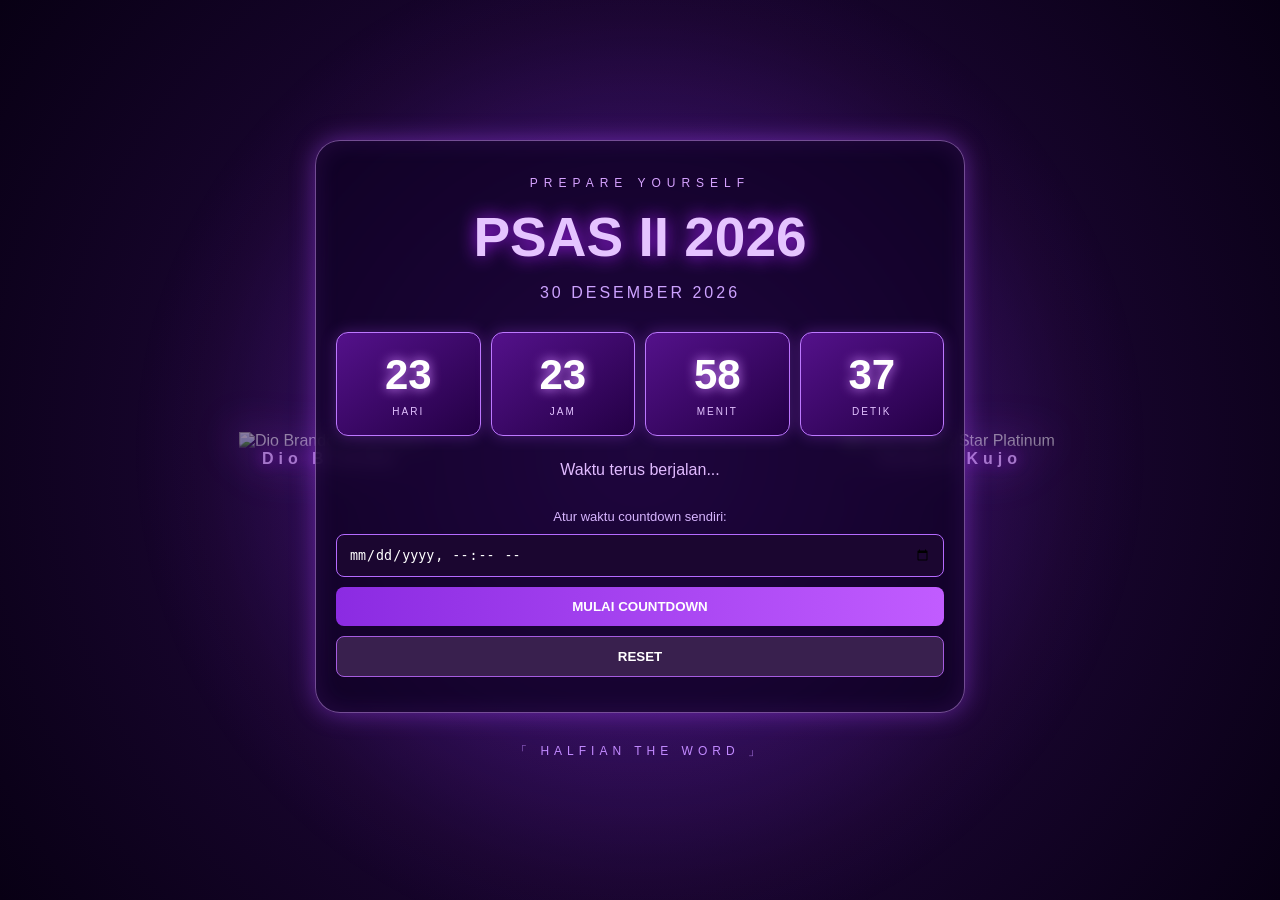
==== commit 89c4759d: "Add files via upload" ====
--- a/index.html
+++ b/index.html
@@ -1,13 +1,66 @@
-s<!DOCTYPE html>
+<!DOCTYPE html>
 <html lang="id">
 <head>
   <meta charset="UTF-8">
-  <title>TENTANG DEWI</title>
+  <meta name="viewport" content="width=device-width, initial-scale=1.0">
+  <title>Countdown PSAS II 2026</title>
+  <link rel="stylesheet" href="style.css">
 </head>
 <body>
-<body background="download.jpg"
-  <h1>Ngeliatin Dewi Lewat</h1>
-  <button onClick="mulaiGame()">STAR</button>
-  <script src="script.js"></script>
+
+  <div class="background-aura"></div>
+
+  <main class="container">
+
+    <div class="characters">
+      <div class="character dio">
+        <img src="images-removebg-preview.png" alt="Dio Brando & The word">
+        <p>Dio Brando</p>
+      </div>
+
+      <div class="character the-world">
+        <img src="images__1_-removebg-preview.png" alt="Jotaro kujo & Star Platinum">
+        <p>Jotaro Kujo</p>
+      </div>
+    </div>
+
+    <section class="countdown-content">
+      <p class="subtitle">PREPARE YOURSELF</p>
+      <h1>PSAS II 2026</h1>
+      <p class="target">30 DESEMBER 2026</p>
+
+      <div class="countdown">
+        <div class="time-box">
+          <span id="days">00</span>
+          <small>HARI</small>
+        </div>
+        <div class="time-box">
+          <span id="hours">00</span>
+          <small>JAM</small>
+        </div>
+        <div class="time-box">
+          <span id="minutes">00</span>
+          <small>MENIT</small>
+        </div>
+        <div class="time-box">
+          <span id="seconds">00</span>
+          <small>DETIK</small>
+        </div>
+      </div>
+
+      <p id="status">Waktu terus berjalan...</p>
+
+      <div class="custom-timer">
+        <label for="customDate">Atur waktu countdown sendiri:</label>
+        <input type="datetime-local" id="customDate">
+        <button onClick="startCustomTimer()">MULAI COUNTDOWN</button>
+        <button class="reset" onClick="resetTimer()">RESET</button>
+      </div>
+    </section>
+
+    <footer>「 HALFIAN THE WORD 」</footer>
+  </main>
+
+  <script src="jamdio.js"></script>
 </body>
-</html>
+</html>
--- a/style.css
+++ b/style.css
@@ -0,0 +1,236 @@
+* {
+  margin: 0;
+  padding: 0;
+  box-sizing: border-box;
+}
+
+body {
+  min-height: 100vh;
+  overflow-x: hidden;
+  background:
+    radial-gradient(circle at center, #401080 0%, #18052e 55%, #080014 100%);
+  color: white;
+  font-family: Arial, sans-serif;
+}
+
+.background-aura {
+  position: fixed;
+  inset: 0;
+  pointer-events: none;
+  background: radial-gradient(
+    circle,
+    rgba(174, 70, 255, 0.22),
+    transparent 65%
+  );
+  animation: aura 4s ease-in-out infinite alternate;
+}
+
+@keyframes aura {
+  from { opacity: 0.35; transform: scale(0.9); }
+  to { opacity: 1; transform: scale(1.15); }
+}
+
+.container {
+  position: relative;
+  z-index: 1;
+  min-height: 100vh;
+  display: flex;
+  flex-direction: column;
+  justify-content: center;
+  align-items: center;
+  padding: 35px 15px;
+  isolation: isolate;
+}
+
+/* Karakter di belakang countdown */
+.characters {
+  position: absolute;
+  inset: 0;
+  display: flex;
+  justify-content: space-between;
+  align-items: center;
+  max-width: 1000px;
+  width: 100%;
+  margin: auto;
+  z-index: -1;
+  pointer-events: none;
+}
+
+.character {
+  width: 38%;
+  text-align: center;
+  animation: floatCharacter 5s ease-in-out infinite;
+  filter: drop-shadow(0 0 20px #b44cff);
+}
+
+.character.the-world {
+  animation-delay: -2.5s;
+}
+
+.character img {
+  width: 100%;
+  max-height: 550px;
+  object-fit: contain;
+  opacity: 0.48;
+  -webkit-mask-image: linear-gradient(to bottom, black 65%, transparent 100%);
+  mask-image: linear-gradient(to bottom, black 65%, transparent 100%);
+}
+
+.character p {
+  color: #d9a4ff;
+  font-weight: bold;
+  letter-spacing: 5px;
+  text-shadow: 0 0 15px #a020f0;
+  opacity: 0.7;
+}
+
+@keyframes floatCharacter {
+  0%, 100% {
+    transform: translateY(0) scale(1);
+  }
+  50% {
+    transform: translateY(-18px) scale(1.025);
+  }
+}
+
+/* Countdown */
+.countdown-content {
+  width: min(100%, 650px);
+  text-align: center;
+  padding: 35px 20px;
+  border: 1px solid rgba(213, 153, 255, 0.5);
+  border-radius: 25px;
+  background: rgba(15, 0, 35, 0.78);
+  box-shadow:
+    0 0 25px rgba(174, 70, 255, 0.45),
+    inset 0 0 25px rgba(174, 70, 255, 0.12);
+  backdrop-filter: blur(8px);
+}
+
+.subtitle {
+  color: #d6a2ff;
+  letter-spacing: 6px;
+  font-size: 12px;
+}
+
+h1 {
+  margin: 15px 0;
+  font-size: clamp(30px, 7vw, 55px);
+  color: #e5c4ff;
+  text-shadow: 0 0 18px #a020f0;
+}
+
+.target {
+  color: #cda2ff;
+  letter-spacing: 3px;
+  margin-bottom: 30px;
+}
+
+.countdown {
+  display: grid;
+  grid-template-columns: repeat(4, 1fr);
+  gap: 10px;
+}
+
+.time-box {
+  padding: 18px 5px;
+  border-radius: 12px;
+  background: linear-gradient(145deg, #54118b, #230044);
+  border: 1px solid #bd78ff;
+  box-shadow: 0 0 15px rgba(175, 80, 255, 0.3);
+}
+
+.time-box span {
+  display: block;
+  font-size: clamp(25px, 6vw, 42px);
+  font-weight: bold;
+  color: white;
+  text-shadow: 0 0 12px #d28aff;
+}
+
+.time-box small {
+  display: block;
+  margin-top: 7px;
+  color: #e2c2ff;
+  font-size: 10px;
+  letter-spacing: 2px;
+}
+
+#status {
+  margin-top: 25px;
+  color: #e1baff;
+}
+
+/* Pengaturan waktu */
+.custom-timer {
+  margin-top: 30px;
+  display: flex;
+  flex-direction: column;
+  gap: 10px;
+}
+
+.custom-timer label {
+  font-size: 13px;
+  color: #d8b5ff;
+}
+
+input {
+  padding: 12px;
+  border: 1px solid #b56aff;
+  border-radius: 8px;
+  background: #1b0630;
+  color: white;
+}
+
+button {
+  padding: 12px;
+  border: none;
+  border-radius: 8px;
+  background: linear-gradient(90deg, #8b2be2, #c15cff);
+  color: white;
+  font-weight: bold;
+  cursor: pointer;
+}
+
+button:hover {
+  filter: brightness(1.2);
+}
+
+button.reset {
+  background: #39204e;
+  border: 1px solid #a65ce0;
+}
+
+footer {
+  margin-top: 30px;
+  color: #c28aff;
+  letter-spacing: 5px;
+  font-size: 12px;
+}
+
+@media (max-width: 600px) {
+  .characters {
+    align-items: center;
+  }
+
+  .character {
+    width: 48%;
+  }
+
+  .character img {
+    max-height: 380px;
+    opacity: 0.35;
+  }
+
+  .countdown-content {
+    padding: 25px 12px;
+  }
+
+  .countdown {
+    gap: 6px;
+  }
+
+  .time-box {
+    padding: 15px 2px;
+  }
+}
